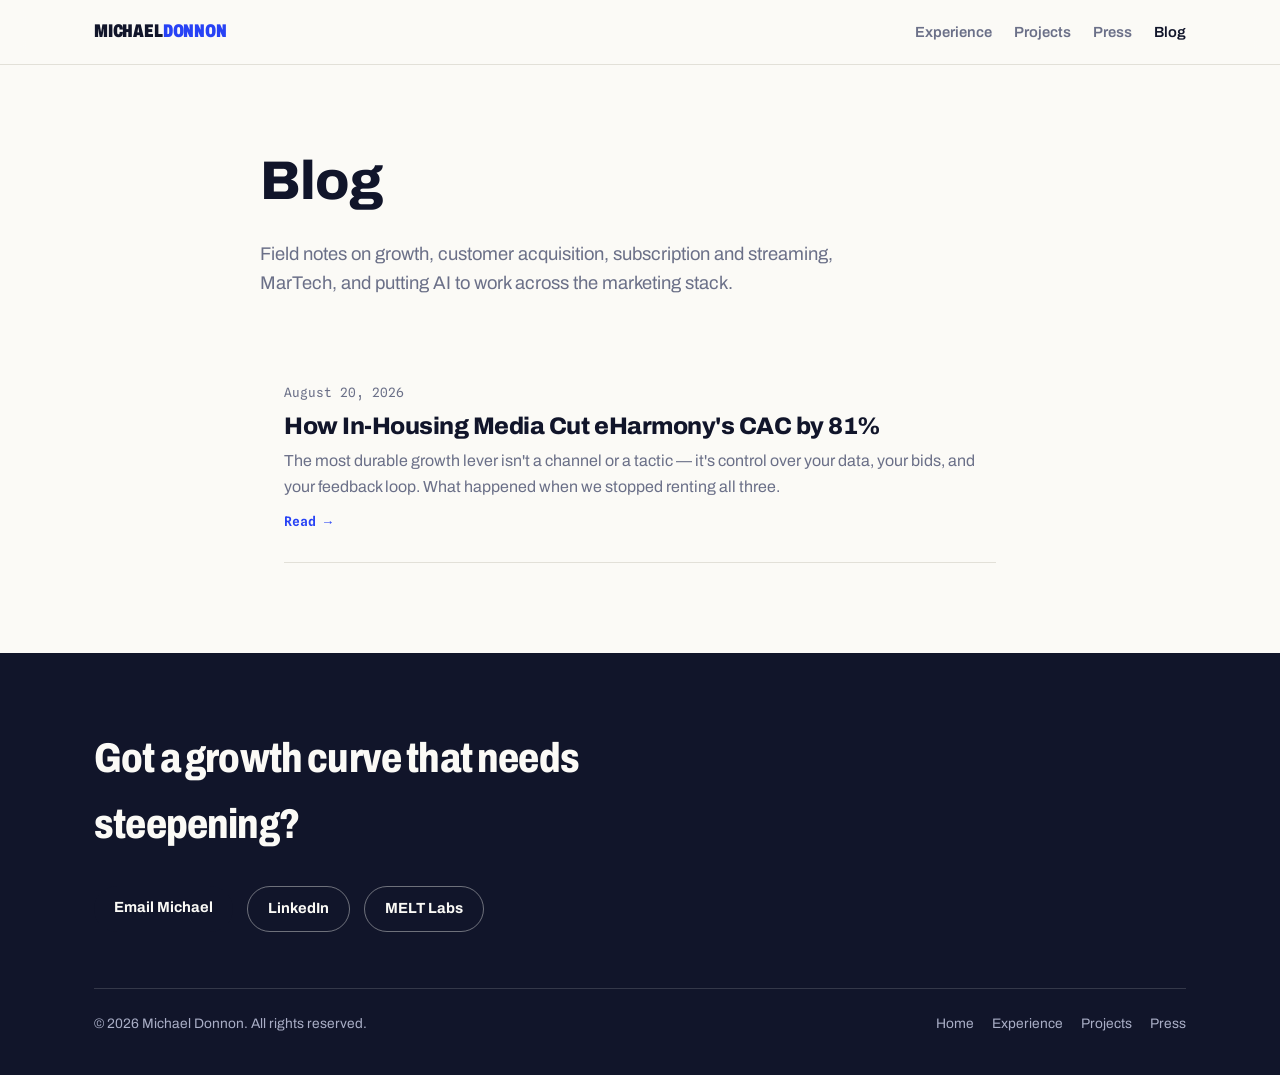
==== blog/index.html @ 517c89af "Blog: add blog section with first post (in-housing media / CAC 81%) - Individual article pages at cl" ====
<!DOCTYPE html>
<html lang="en">
<head>
  <meta charset="UTF-8" />
  <meta name="viewport" content="width=device-width, initial-scale=1.0" />
  <meta name="theme-color" content="#11152A" />

  <title>Blog | Michael Donnon — Growth &amp; Marketing</title>
  <meta name="description" content="Field notes on growth marketing, customer acquisition, subscription and streaming, MarTech, and applying AI across the marketing stack — from Michael Donnon." />
  <link rel="icon" href="/favicon.ico?v=2" sizes="any" />
  <link rel="apple-touch-icon" href="/images/apple-touch-icon.png?v=2" />
  <link rel="canonical" href="https://michaeldonnon.com/blog" />
  <meta name="author" content="Michael Donnon" />
  <meta name="robots" content="index, follow, max-image-preview:large, max-snippet:-1" />

  <meta property="og:type" content="website" />
  <meta property="og:url" content="https://michaeldonnon.com/blog" />
  <meta property="og:title" content="Blog | Michael Donnon" />
  <meta property="og:description" content="Field notes on growth, customer acquisition, subscription streaming, MarTech, and AI in marketing." />
  <meta property="og:image" content="https://michaeldonnon.com/images/michael-donnon-og.jpg" />
  <meta property="og:site_name" content="Michael Donnon" />
  <meta name="twitter:card" content="summary_large_image" />
  <meta name="twitter:title" content="Blog | Michael Donnon" />
  <meta name="twitter:description" content="Field notes on growth, acquisition, streaming, MarTech, and AI in marketing." />
  <meta name="twitter:image" content="https://michaeldonnon.com/images/michael-donnon-og.jpg" />

  <script type="application/ld+json">
  {
    "@context": "https://schema.org",
    "@type": "Blog",
    "@id": "https://michaeldonnon.com/blog#blog",
    "url": "https://michaeldonnon.com/blog",
    "name": "Michael Donnon — Blog",
    "description": "Field notes on growth marketing, customer acquisition, subscription and streaming, MarTech, and applying AI across the marketing stack.",
    "inLanguage": "en",
    "author": { "@type": "Person", "name": "Michael Donnon", "url": "https://michaeldonnon.com/" },
    "blogPost": [
      {
        "@type": "BlogPosting",
        "headline": "How In-Housing Media Cut eHarmony's CAC by 81%",
        "url": "https://michaeldonnon.com/blog/in-housing-media-cut-cac-81",
        "datePublished": "2026-08-20",
        "author": { "@type": "Person", "name": "Michael Donnon" }
      }
    ]
  }
  </script>
  <script type="application/ld+json">
  {
    "@context": "https://schema.org",
    "@type": "BreadcrumbList",
    "itemListElement": [
      { "@type": "ListItem", "position": 1, "name": "Home", "item": "https://michaeldonnon.com/" },
      { "@type": "ListItem", "position": 2, "name": "Blog", "item": "https://michaeldonnon.com/blog" }
    ]
  }
  </script>

  <link rel="preconnect" href="https://fonts.googleapis.com" />
  <link rel="preconnect" href="https://fonts.gstatic.com" crossorigin />
  <link href="https://fonts.googleapis.com/css2?family=Archivo:wdth,wght@62..125,100..900&family=Spline+Sans+Mono:wght@400;500;600&display=swap" rel="stylesheet" />
  <link rel="stylesheet" href="/blog/blog.css" />
</head>
<body>
  <header>
    <div class="wrap-wide nav">
      <a class="logo" href="/">MICHAEL<span>DONNON</span></a>
      <nav aria-label="Primary">
        <ul>
          <li><a href="/#experience">Experience</a></li>
          <li><a href="/#projects">Projects</a></li>
          <li><a href="/#press">Press</a></li>
          <li><a href="/blog" aria-current="page">Blog</a></li>
        </ul>
      </nav>
    </div>
  </header>

  <main>
    <div class="wrap blog-hero">
      <h1>Blog</h1>
      <p class="lede">Field notes on growth, customer acquisition, subscription and streaming, MarTech, and putting AI to work across the marketing stack.</p>
    </div>

    <div class="wrap">
      <ul class="post-list">
        <li>
          <a href="/blog/in-housing-media-cut-cac-81">
            <span class="post-date">August 20, 2026</span>
            <h2>How In-Housing Media Cut eHarmony's CAC by 81%</h2>
            <p>The most durable growth lever isn't a channel or a tactic — it's control over your data, your bids, and your feedback loop. What happened when we stopped renting all three.</p>
            <span class="read">Read →</span>
          </a>
        </li>
      </ul>
    </div>
  </main>

  <footer>
    <div class="wrap-wide">
      <h2>Got a growth curve that needs steepening?</h2>
      <div class="foot-cta">
        <a class="btn" href="mailto:md@melt.biz">Email Michael</a>
        <a class="btn ghost" href="https://www.linkedin.com/in/michaeldonnon">LinkedIn</a>
        <a class="btn ghost" href="https://www.melt.biz">MELT Labs</a>
      </div>
      <div class="foot-meta">
        <span>© 2026 Michael Donnon. All rights reserved.</span>
        <div class="links">
          <a href="/">Home</a>
          <a href="/#experience">Experience</a>
          <a href="/#projects">Projects</a>
          <a href="/#press">Press</a>
        </div>
      </div>
    </div>
  </footer>
</body>
</html>
---- blog/blog.css ----
/* ===================== Blog styles — shares tokens with the main site ===================== */
:root {
  --ink: #11152A;
  --paper: #FBFAF6;
  --signal: #2742F5;
  --signal-soft: #E4E9FF;
  --marker: #FFE34D;
  --mist: #6B7088;
  --line: #E2E0D8;
  --radius: 14px;
  --max: 760px;
  --display: 'Archivo', sans-serif;
  --mono: 'Spline Sans Mono', monospace;
}
* { margin: 0; padding: 0; box-sizing: border-box; }
body {
  font-family: var(--display);
  font-weight: 400;
  color: var(--ink);
  background: var(--paper);
  line-height: 1.6;
  -webkit-font-smoothing: antialiased;
}
img { max-width: 100%; display: block; }
a { color: inherit; }
.wrap { max-width: var(--max); margin: 0 auto; padding: 0 24px; }
.wrap-wide { max-width: 1140px; margin: 0 auto; padding: 0 24px; }

/* ---- Header ---- */
header {
  position: sticky; top: 0; z-index: 50;
  background: rgba(251,250,246,0.88);
  backdrop-filter: blur(12px);
  border-bottom: 1px solid var(--line);
}
.nav { display: flex; align-items: center; justify-content: space-between; height: 64px; gap: 20px; }
.logo { font-weight: 900; font-stretch: 70%; text-decoration: none; font-size: 1.15rem; letter-spacing: -0.01em; white-space: nowrap; }
.logo span { color: var(--signal); }
.nav ul { display: flex; gap: 22px; list-style: none; flex-wrap: wrap; justify-content: flex-end; }
.nav ul a { text-decoration: none; font-size: 0.92rem; font-weight: 600; color: var(--mist); transition: color .15s; }
.nav ul a:hover, .nav ul a[aria-current="page"] { color: var(--ink); }
@media (max-width: 620px) { .nav ul { gap: 14px; } .nav ul a { font-size: 0.84rem; } }

.btn {
  display: inline-block; text-decoration: none; font-weight: 700; font-size: 0.92rem;
  background: var(--ink); color: var(--paper);
  padding: 10px 20px; border-radius: 100px;
  transition: background .15s, transform .15s;
}
.btn:hover { background: var(--signal); transform: translateY(-1px); }

/* ---- Article ---- */
.article { padding: 60px 0 80px; }
.eyebrow {
  font-family: var(--mono); font-size: 0.78rem; letter-spacing: 0.02em;
  color: var(--signal); background: var(--signal-soft);
  display: inline-block; padding: 5px 12px; border-radius: 100px; margin-bottom: 20px;
}
.article h1 { font-size: clamp(2rem, 5vw, 3rem); line-height: 1.05; font-weight: 800; letter-spacing: -0.02em; }
.article .post-meta { font-family: var(--mono); font-size: 0.84rem; color: var(--mist); margin-top: 18px; }
.article .lede { font-size: 1.24rem; color: var(--mist); margin: 26px 0 0; line-height: 1.5; }
.article-body { margin-top: 40px; font-size: 1.08rem; }
.article-body > * + * { margin-top: 1.35em; }
.article-body h2 { font-size: 1.6rem; font-weight: 800; letter-spacing: -0.02em; margin-top: 1.8em; line-height: 1.15; }
.article-body h3 { font-size: 1.24rem; font-weight: 700; margin-top: 1.5em; }
.article-body a { color: var(--signal); text-decoration: underline; text-underline-offset: 2px; }
.article-body ul, .article-body ol { padding-left: 1.3em; }
.article-body li + li { margin-top: 0.5em; }
.article-body strong { font-weight: 700; }
.article-body blockquote {
  border-left: 3px solid var(--signal); padding: 4px 0 4px 22px;
  font-size: 1.2rem; color: var(--ink); font-weight: 500;
}
.article-body mark { background: linear-gradient(transparent 55%, var(--marker) 55%); padding: 0 2px; }
.article-body hr { border: 0; border-top: 1px solid var(--line); margin: 2.4em 0; }
.article-cta {
  margin-top: 56px; padding: 32px; background: var(--signal-soft);
  border-radius: var(--radius); text-align: center;
}
.article-cta p { font-weight: 600; margin-bottom: 18px; }

/* ---- Blog index ---- */
.blog-hero { padding: 72px 0 12px; }
.blog-hero h1 { font-size: clamp(2.2rem, 5vw, 3.4rem); font-weight: 800; letter-spacing: -0.02em; }
.blog-hero .lede { font-size: 1.15rem; color: var(--mist); max-width: 620px; margin-top: 16px; }
.post-list { list-style: none; padding: 40px 0 90px; display: flex; flex-direction: column; gap: 8px; }
.post-list li { border-bottom: 1px solid var(--line); }
.post-list a {
  display: block; text-decoration: none; padding: 28px 0;
  transition: padding-left .18s;
}
.post-list a:hover { padding-left: 8px; }
.post-list .post-date { font-family: var(--mono); font-size: 0.8rem; color: var(--mist); }
.post-list h2 { font-size: 1.5rem; font-weight: 800; letter-spacing: -0.02em; margin: 8px 0; line-height: 1.15; }
.post-list p { color: var(--mist); font-size: 1rem; }
.post-list .read { display: inline-block; margin-top: 12px; font-family: var(--mono); font-size: 0.82rem; color: var(--signal); font-weight: 600; }

/* ---- Footer ---- */
footer { background: var(--ink); color: var(--paper); padding: 72px 0 40px; margin-top: 0; }
footer h2 { font-size: clamp(1.8rem, 4vw, 2.6rem); font-stretch: 80%; max-width: 640px; font-weight: 800; letter-spacing: -0.02em; }
footer .foot-cta { display: flex; gap: 14px; margin-top: 28px; flex-wrap: wrap; }
footer .btn.ghost { border: 1.5px solid rgba(251,250,246,0.4); color: var(--paper); background: transparent; }
footer .btn.ghost:hover { background: var(--paper); color: var(--ink); }
footer .foot-meta {
  margin-top: 56px; padding-top: 24px; border-top: 1px solid rgba(251,250,246,0.15);
  display: flex; justify-content: space-between; gap: 16px; flex-wrap: wrap;
  font-size: 0.86rem; color: #A9AEC6;
}
footer .foot-meta .links { display: flex; gap: 18px; flex-wrap: wrap; }
footer .foot-meta a { text-decoration: none; color: #A9AEC6; }
footer .foot-meta a:hover { color: var(--paper); }
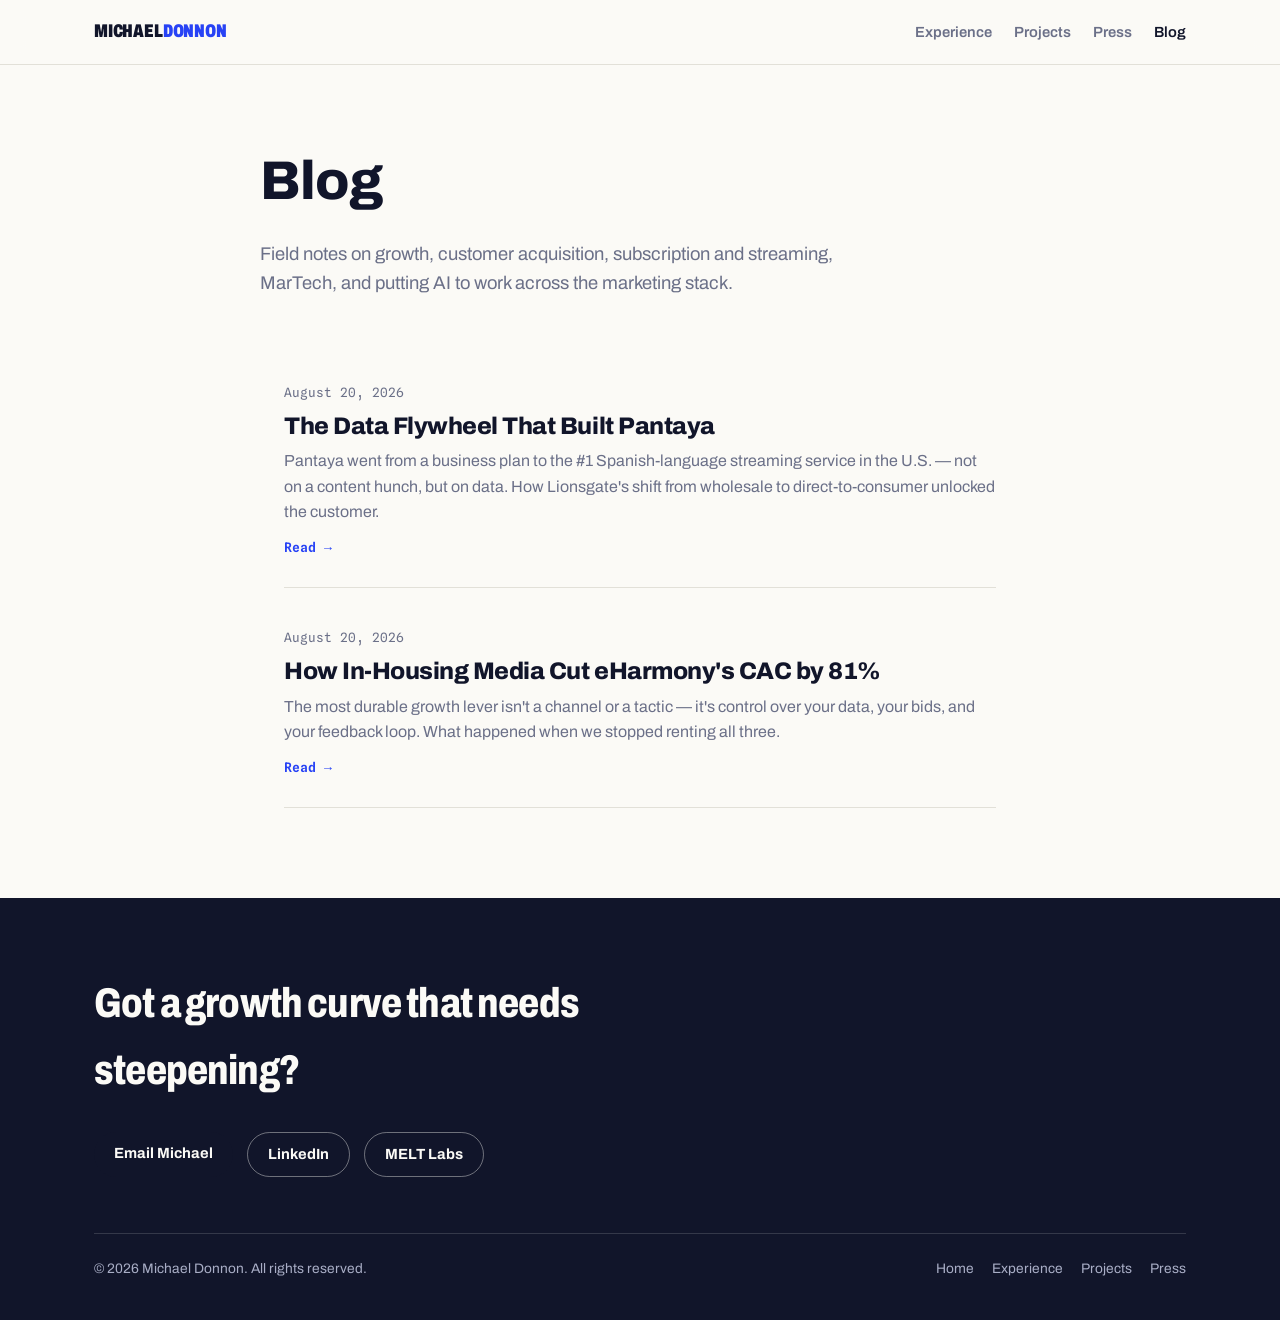
==== commit 6f4e4a16: "Blog: add second post — The Data Flywheel That Built Pantaya Co-Authored-By: Claude Opus 4.8 (1M con" ====
--- a/blog/index.html
+++ b/blog/index.html
@@ -35,6 +35,13 @@
     "inLanguage": "en",
     "author": { "@type": "Person", "name": "Michael Donnon", "url": "https://michaeldonnon.com/" },
     "blogPost": [
+      {
+        "@type": "BlogPosting",
+        "headline": "The Data Flywheel That Built Pantaya",
+        "url": "https://michaeldonnon.com/blog/pantaya-data-flywheel",
+        "datePublished": "2026-08-20",
+        "author": { "@type": "Person", "name": "Michael Donnon" }
+      },
       {
         "@type": "BlogPosting",
         "headline": "How In-Housing Media Cut eHarmony's CAC by 81%",
@@ -85,6 +92,14 @@
     <div class="wrap">
       <ul class="post-list">
         <li>
+          <a href="/blog/pantaya-data-flywheel">
+            <span class="post-date">August 20, 2026</span>
+            <h2>The Data Flywheel That Built Pantaya</h2>
+            <p>Pantaya went from a business plan to the #1 Spanish-language streaming service in the U.S. — not on a content hunch, but on data. How Lionsgate's shift from wholesale to direct-to-consumer unlocked the customer.</p>
+            <span class="read">Read →</span>
+          </a>
+        </li>
+        <li>
           <a href="/blog/in-housing-media-cut-cac-81">
             <span class="post-date">August 20, 2026</span>
             <h2>How In-Housing Media Cut eHarmony's CAC by 81%</h2>
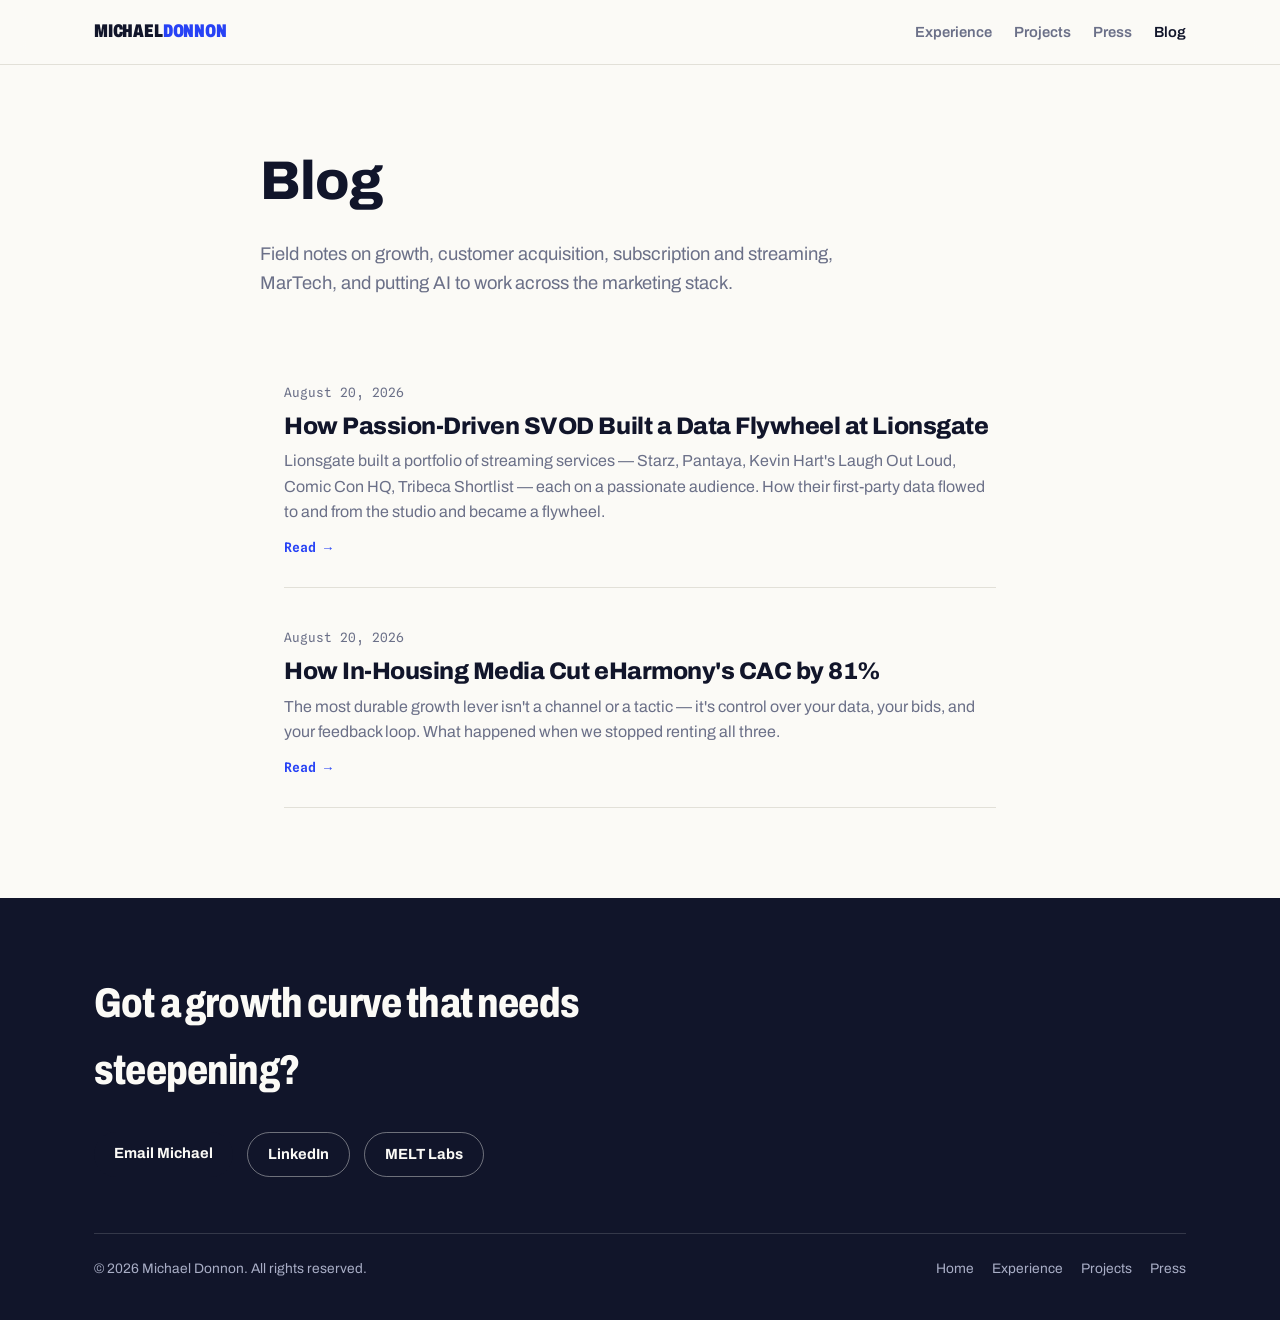
==== commit b3832d22: "Blog: reframe Pantaya post around Lionsgate's SVOD portfolio & data flywheel - Broaden from Pantaya-" ====
--- a/blog/index.html
+++ b/blog/index.html
@@ -37,8 +37,8 @@
     "blogPost": [
       {
         "@type": "BlogPosting",
-        "headline": "The Data Flywheel That Built Pantaya",
-        "url": "https://michaeldonnon.com/blog/pantaya-data-flywheel",
+        "headline": "How Passion-Driven SVOD Built a Data Flywheel at Lionsgate",
+        "url": "https://michaeldonnon.com/blog/lionsgate-svod-data-flywheel",
         "datePublished": "2026-08-20",
         "author": { "@type": "Person", "name": "Michael Donnon" }
       },
@@ -92,10 +92,10 @@
     <div class="wrap">
       <ul class="post-list">
         <li>
-          <a href="/blog/pantaya-data-flywheel">
+          <a href="/blog/lionsgate-svod-data-flywheel">
             <span class="post-date">August 20, 2026</span>
-            <h2>The Data Flywheel That Built Pantaya</h2>
-            <p>Pantaya went from a business plan to the #1 Spanish-language streaming service in the U.S. — not on a content hunch, but on data. How Lionsgate's shift from wholesale to direct-to-consumer unlocked the customer.</p>
+            <h2>How Passion-Driven SVOD Built a Data Flywheel at Lionsgate</h2>
+            <p>Lionsgate built a portfolio of streaming services — Starz, Pantaya, Kevin Hart's Laugh Out Loud, Comic Con HQ, Tribeca Shortlist — each on a passionate audience. How their first-party data flowed to and from the studio and became a flywheel.</p>
             <span class="read">Read →</span>
           </a>
         </li>
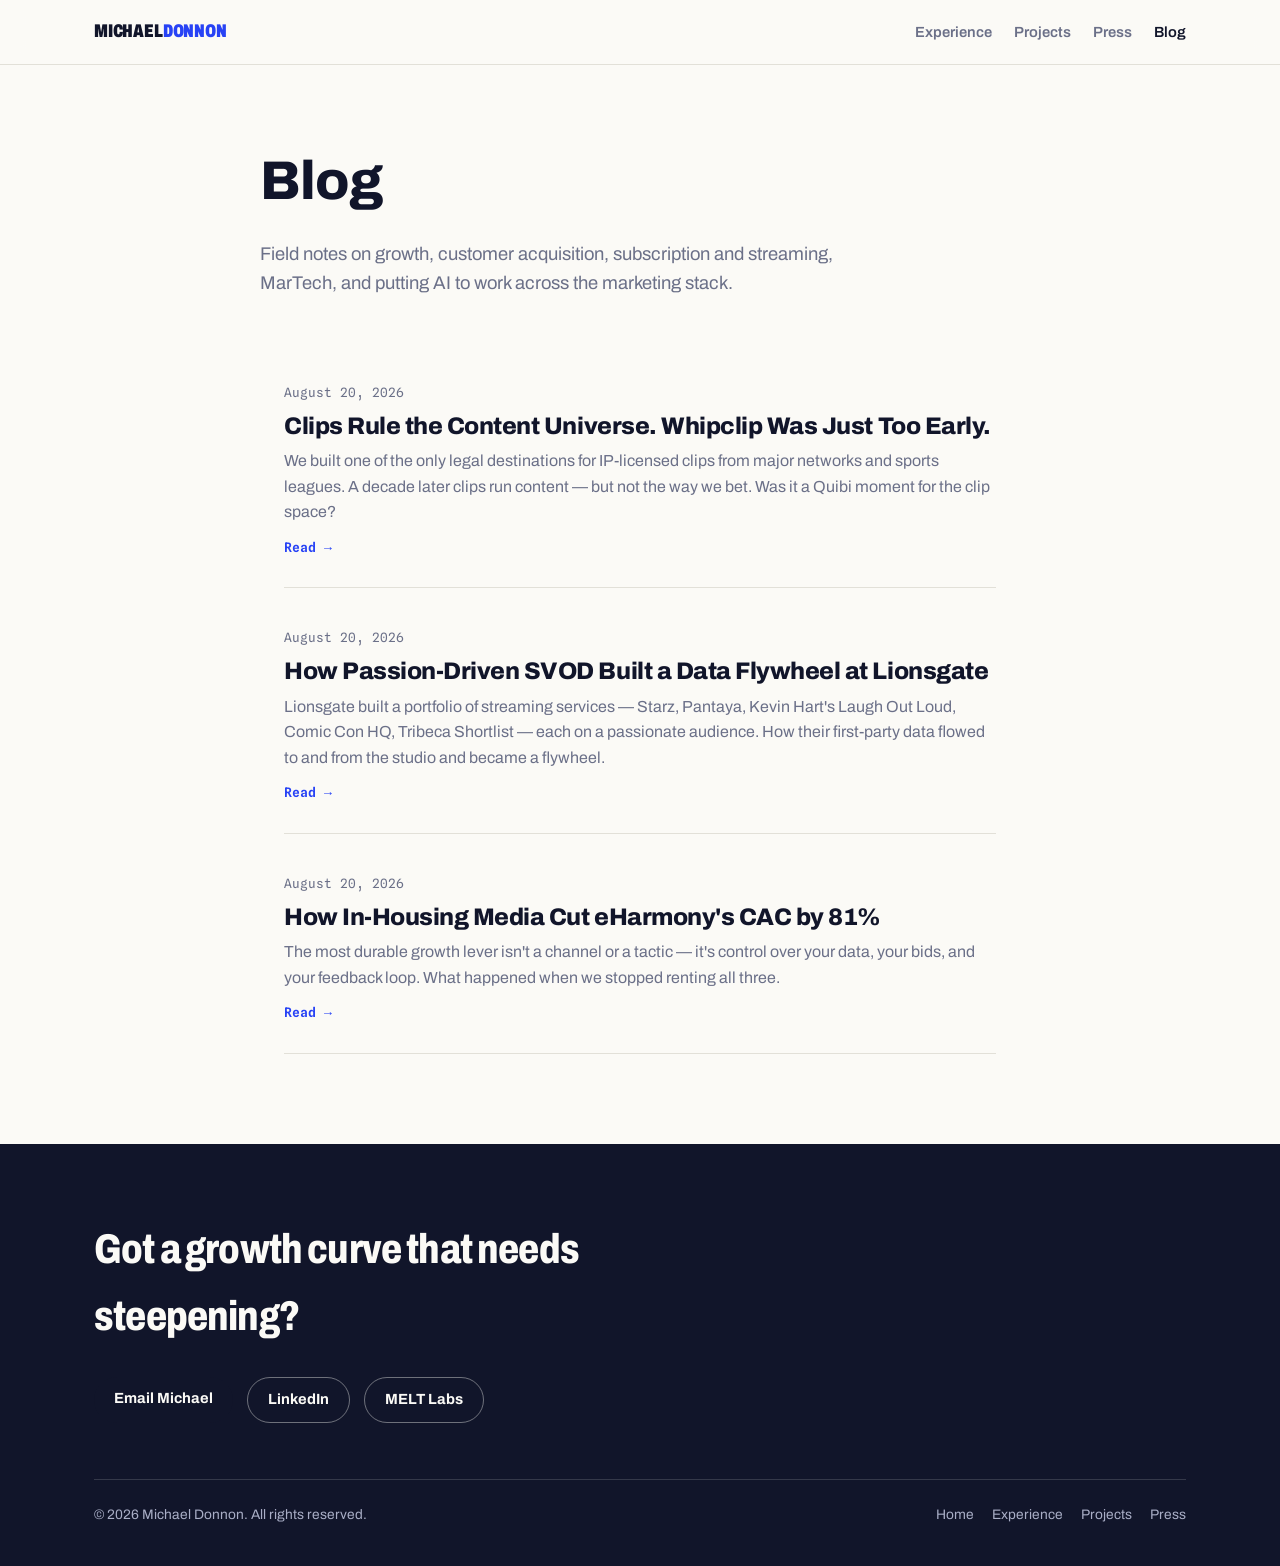
==== commit 0de498a4: "Blog: add third post — 'Clips Rule the Content Universe. Whipclip Was Just Too Early.' POV piece on " ====
--- a/blog/index.html
+++ b/blog/index.html
@@ -35,6 +35,13 @@
     "inLanguage": "en",
     "author": { "@type": "Person", "name": "Michael Donnon", "url": "https://michaeldonnon.com/" },
     "blogPost": [
+      {
+        "@type": "BlogPosting",
+        "headline": "Clips Rule the Content Universe. Whipclip Was Just Too Early.",
+        "url": "https://michaeldonnon.com/blog/whipclip-too-early-for-clips",
+        "datePublished": "2026-08-20",
+        "author": { "@type": "Person", "name": "Michael Donnon" }
+      },
       {
         "@type": "BlogPosting",
         "headline": "How Passion-Driven SVOD Built a Data Flywheel at Lionsgate",
@@ -92,6 +99,14 @@
     <div class="wrap">
       <ul class="post-list">
         <li>
+          <a href="/blog/whipclip-too-early-for-clips">
+            <span class="post-date">August 20, 2026</span>
+            <h2>Clips Rule the Content Universe. Whipclip Was Just Too Early.</h2>
+            <p>We built one of the only legal destinations for IP-licensed clips from major networks and sports leagues. A decade later clips run content — but not the way we bet. Was it a Quibi moment for the clip space?</p>
+            <span class="read">Read →</span>
+          </a>
+        </li>
+        <li>
           <a href="/blog/lionsgate-svod-data-flywheel">
             <span class="post-date">August 20, 2026</span>
             <h2>How Passion-Driven SVOD Built a Data Flywheel at Lionsgate</h2>
